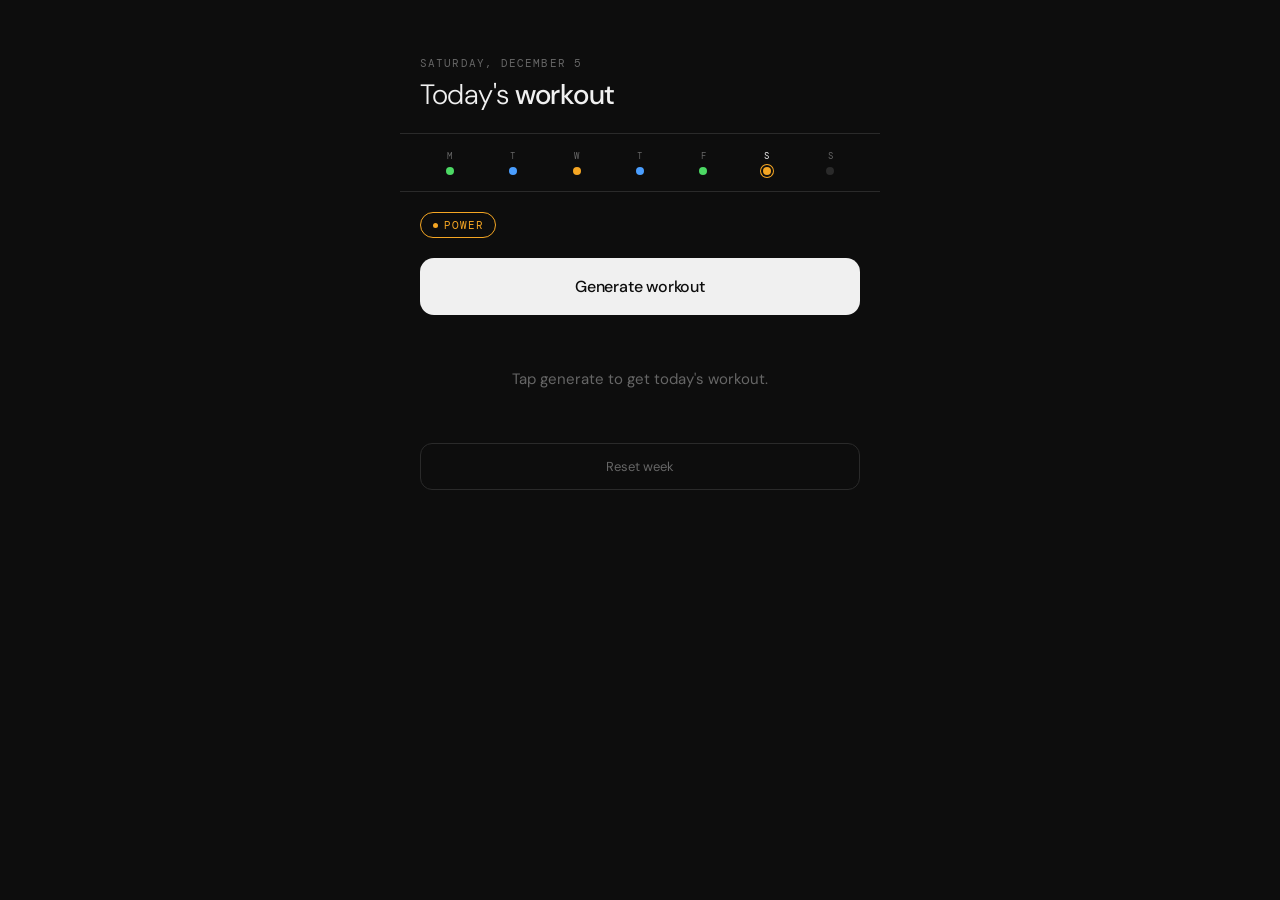
==== index.html @ 02325b62 "test" ====
<!DOCTYPE html>
<html lang="en">
<head>
<meta charset="UTF-8">
<meta name="viewport" content="width=device-width, initial-scale=1.0, maximum-scale=1.0">
<meta name="apple-mobile-web-app-capable" content="yes">
<meta name="apple-mobile-web-app-status-bar-style" content="black-translucent">
<title>Workout</title>
<link href="https://fonts.googleapis.com/css2?family=DM+Mono:wght@400;500&family=DM+Sans:wght@300;400;500&display=swap" rel="stylesheet">
<style>
  :root {
    --bg: #0d0d0d; --surface: #161616; --surface2: #1f1f1f; --border: #2a2a2a;
    --text: #f0f0f0; --muted: #666;
    --accent-strength: #4a9eff; --accent-power: #f5a623;
    --accent-cardio: #4cd964; --accent-rest: #888;
    --mono: 'DM Mono', monospace; --sans: 'DM Sans', sans-serif;
  }
  * { box-sizing: border-box; margin: 0; padding: 0; -webkit-tap-highlight-color: transparent; }
  html, body { background: var(--bg); color: var(--text); font-family: var(--sans); min-height: 100vh; }
  .app { max-width: 480px; margin: 0 auto; padding: 0 0 80px; }

  .top-bar { padding: 56px 20px 20px; border-bottom: 1px solid var(--border); }
  .top-bar .day-label { font-family: var(--mono); font-size: 11px; color: var(--muted); letter-spacing: 0.1em; text-transform: uppercase; margin-bottom: 6px; }
  .top-bar h1 { font-size: 28px; font-weight: 300; letter-spacing: -0.5px; }
  .top-bar h1 span { font-weight: 500; }

  .week-strip { display: grid; grid-template-columns: repeat(7, 1fr); gap: 4px; padding: 16px 20px; border-bottom: 1px solid var(--border); }
  .day-cell { display: flex; flex-direction: column; align-items: center; gap: 5px; }
  .day-cell .d-name { font-family: var(--mono); font-size: 9px; color: var(--muted); letter-spacing: 0.05em; }
  .day-cell .d-dot { width: 8px; height: 8px; border-radius: 50%; background: var(--border); }
  .day-cell.today .d-name { color: var(--text); }
  .day-cell.type-strength .d-dot { background: var(--accent-strength); }
  .day-cell.type-power .d-dot { background: var(--accent-power); }
  .day-cell.type-cardio .d-dot { background: var(--accent-cardio); }
  .day-cell.type-rest .d-dot { background: var(--border); }
  .day-cell.done .d-dot { opacity: 0.3; }
  .day-cell.today.type-strength .d-dot { box-shadow: 0 0 0 2px var(--bg), 0 0 0 3px var(--accent-strength); }
  .day-cell.today.type-power .d-dot { box-shadow: 0 0 0 2px var(--bg), 0 0 0 3px var(--accent-power); }
  .day-cell.today.type-cardio .d-dot { box-shadow: 0 0 0 2px var(--bg), 0 0 0 3px var(--accent-cardio); }
  .day-cell.today.type-rest .d-dot { box-shadow: 0 0 0 2px var(--bg), 0 0 0 3px var(--accent-rest); }

  .type-tag { display: inline-flex; align-items: center; gap: 6px; margin: 20px 20px 0; padding: 5px 12px; border-radius: 99px; font-family: var(--mono); font-size: 11px; letter-spacing: 0.08em; text-transform: uppercase; border: 1px solid; }
  .type-tag.strength { color: var(--accent-strength); border-color: var(--accent-strength); }
  .type-tag.power { color: var(--accent-power); border-color: var(--accent-power); }
  .type-tag.cardio { color: var(--accent-cardio); border-color: var(--accent-cardio); }
  .type-tag.rest { color: var(--accent-rest); border-color: var(--accent-rest); }
  .type-tag .dot { width: 5px; height: 5px; border-radius: 50%; background: currentColor; }

  .gen-section { padding: 20px; }
  .gen-btn { width: 100%; padding: 18px; border-radius: 14px; border: none; cursor: pointer; font-family: var(--sans); font-size: 16px; font-weight: 500; letter-spacing: -0.2px; background: var(--text); color: var(--bg); transition: transform 0.1s, opacity 0.1s; -webkit-appearance: none; }
  .gen-btn:active { transform: scale(0.97); opacity: 0.85; }
  .gen-btn.secondary { background: var(--surface2); color: var(--text); margin-top: 10px; font-weight: 400; font-size: 14px; padding: 14px; }

  .workout-section { padding: 0 20px; }
  .section-header { font-family: var(--mono); font-size: 10px; color: var(--muted); letter-spacing: 0.1em; text-transform: uppercase; margin: 24px 0 10px; }
  .exercise-row { display: flex; align-items: center; justify-content: space-between; padding: 14px 16px; background: var(--surface); border-radius: 12px; margin-bottom: 6px; border: 1px solid var(--border); animation: slideIn 0.3s ease forwards; opacity: 0; }
  @keyframes slideIn { from { opacity: 0; transform: translateY(8px); } to { opacity: 1; transform: translateY(0); } }
  .exercise-name { font-size: 15px; font-weight: 400; }
  .exercise-meta { font-family: var(--mono); font-size: 12px; color: var(--muted); text-align: right; }

  .cardio-row { display: flex; flex-direction: column; gap: 6px; padding: 14px 16px; background: var(--surface); border-radius: 12px; margin-bottom: 6px; border: 1px solid var(--border); border-left: 3px solid var(--accent-cardio); animation: slideIn 0.3s ease forwards; opacity: 0; }
  .cardio-top { display: flex; align-items: center; justify-content: space-between; }
  .cardio-name { font-size: 15px; font-weight: 400; }
  .cardio-type { font-family: var(--mono); font-size: 10px; color: var(--accent-cardio); letter-spacing: 0.08em; text-transform: uppercase; }
  .cardio-detail { font-family: var(--mono); font-size: 13px; color: var(--muted); }

  .pool-section { padding: 0 20px; }
  .pool-cat-label { font-size: 12px; color: var(--muted); margin-bottom: 6px; font-family: var(--mono); letter-spacing: 0.05em; }
  .pool-row { display: flex; flex-wrap: wrap; gap: 6px; margin-bottom: 14px; }
  .pool-pill { font-family: var(--mono); font-size: 11px; padding: 4px 10px; border-radius: 99px; border: 1px solid var(--border); color: var(--muted); }
  .pool-pill.used { opacity: 0.25; text-decoration: line-through; }
  .pool-pill.fresh { color: var(--text); border-color: #444; }

  .rest-screen { padding: 40px 20px; text-align: center; }
  .rest-screen .rest-icon { font-size: 48px; margin-bottom: 16px; }
  .rest-screen p { color: var(--muted); font-size: 15px; line-height: 1.6; }

  .divider { height: 1px; background: var(--border); margin: 24px 20px; }
  .workout-note { margin: 12px 0 0; padding: 12px 16px; background: var(--surface); border-radius: 12px; border-left: 3px solid var(--accent-power); font-size: 13px; color: var(--muted); line-height: 1.5; }

  .reset-btn { display: block; width: calc(100% - 40px); margin: 0 20px; padding: 14px; background: transparent; border: 1px solid var(--border); border-radius: 12px; color: var(--muted); font-family: var(--sans); font-size: 13px; cursor: pointer; -webkit-appearance: none; }
  .reset-btn:active { opacity: 0.6; }
  .empty-state { padding: 32px 20px; text-align: center; color: var(--muted); font-size: 15px; line-height: 1.6; }
</style>
</head>
<body>
<div class="app">
  <div class="top-bar">
    <div class="day-label" id="date-label">Loading...</div>
    <h1>Today's <span>workout</span></h1>
  </div>
  <div class="week-strip" id="week-strip"></div>
  <div id="type-tag-container"></div>
  <div class="gen-section">
    <button class="gen-btn" id="gen-btn" onclick="generateWorkout()">Generate workout</button>
    <button class="gen-btn secondary" id="regen-btn" onclick="regenWorkout()" style="display:none;">Shuffle new picks</button>
  </div>
  <div id="workout-output"></div>
  <div class="divider" id="pool-divider" style="display:none;"></div>
  <div id="pool-output"></div>
  <div style="height:20px;"></div>
  <button class="reset-btn" onclick="resetWeek()">Reset week</button>
</div>

<script>
const DAY_SHORT = ['M','T','W','T','F','S','S'];

const FULL_POOL = {
  upper:  ['Pull-ups','Push-ups','Dips','Handstand Push-ups'],
  lower:  ['Pistol Squats','Sissy Squats','Single-Leg Hip Thrusts'],
  core:   ['Plank Variations','Hollow Body Hold','L-Sit','Hanging Leg Raises','Ab Wheel Rollouts'],
  cardio: ['Run','Swim','Bike']
};

const SPRINT_OPTS = {
  Run:  [['100m','8 sets'],['400m','4 sets']],
  Swim: [['100m','8 sets'],['400m','4 sets']],
  Bike: [['100m sprint','8 sets'],['400m sprint','4 sets']]
};
const DISTANCE_OPTS = {
  Run:  ['2 miles','4 miles','6 miles'],
  Swim: ['2 miles','4 miles','6 miles'],
  Bike: ['2 miles','4 miles','6 miles']
};

function getMondayStr() {
  const d = new Date(), day = d.getDay();
  const diff = day === 0 ? -6 : 1 - day;
  const mon = new Date(d); mon.setDate(d.getDate() + diff);
  return mon.toISOString().split('T')[0];
}
function getTodayStr() { return new Date().toISOString().split('T')[0]; }
function getTodayIdx() { const d = new Date().getDay(); return d === 0 ? 6 : d - 1; }

function shuffle(arr) {
  const a = [...arr];
  for (let i = a.length-1; i > 0; i--) { const j = Math.floor(Math.random()*(i+1)); [a[i],a[j]]=[a[j],a[i]]; }
  return a;
}

// 2 strength, 2 power, 2 cardio across Mon–Sat. No back-to-back same type. Sunday always rest.
function generateSchedule() {
  const types = ['strength','strength','power','power','cardio','cardio'];
  for (let t = 0; t < 2000; t++) {
    const s = shuffle(types);
    let ok = true;
    for (let i = 1; i < s.length; i++) { if (s[i]===s[i-1]) { ok=false; break; } }
    if (ok) return [...s, 'rest'];
  }
  return ['strength','cardio','power','strength','cardio','power','rest'];
}

function freshState() {
  return { week_start: getMondayStr(), schedule: generateSchedule(), used: { upper:[], lower:[], core:[], cardio:[] }, log:{} };
}

function loadState() {
  try {
    const raw = localStorage.getItem('workout_v3');
    const s = raw ? JSON.parse(raw) : null;
    if (!s || s.week_start !== getMondayStr()) { const f=freshState(); saveState(f); return f; }
    return s;
  } catch(e) { return freshState(); }
}
function saveState(s) { try { localStorage.setItem('workout_v3', JSON.stringify(s)); } catch(e){} }

function availablePool(state) {
  const pool = {};
  for (const [cat, opts] of Object.entries(FULL_POOL)) {
    const rem = opts.filter(x => !state.used[cat].includes(x));
    pool[cat] = rem.length > 0 ? rem : [...opts];
  }
  return pool;
}

function pickArr(pool, n) { return shuffle(pool).slice(0, Math.min(n, pool.length)); }

function buildCardio(pool) {
  const modality = pickArr(pool.cardio, 1)[0];
  const isSprint = Math.random() < 0.5;
  if (isSprint) {
    const opts = SPRINT_OPTS[modality];
    const chosen = opts[Math.floor(Math.random()*opts.length)];
    return { modality, isSprint:true, detail:chosen[0], sets:chosen[1] };
  } else {
    const opts = DISTANCE_OPTS[modality];
    return { modality, isSprint:false, detail:opts[Math.floor(Math.random()*opts.length)], sets:null };
  }
}

function buildWorkout(state, dayType) {
  if (dayType === 'rest') return { type:'rest' };
  const pool = availablePool(state);

  if (dayType === 'cardio') {
    const cardio = buildCardio(pool);
    return { type:'cardio', cardio, usedCats:{ cardio:[cardio.modality] } };
  }

  let upper = pickArr(pool.upper, 2);
  let lower = pickArr(pool.lower, dayType==='strength' ? 2 : 1);

  if (lower.includes('Sissy Squats') && lower.includes('Pistol Squats')) {
    lower = lower.filter(x => x !== 'Pistol Squats');
    const alt = pool.lower.find(x => !lower.includes(x));
    if (alt) lower.push(alt);
  }

  const core = pickArr(pool.core, Math.random()<0.5 ? 3 : 4);
  return { type:dayType, upper, lower, core, usedCats:{ upper, lower, core } };
}

function applyUsed(state, workout) {
  if (!workout.usedCats) return;
  for (const [cat, items] of Object.entries(workout.usedCats)) {
    for (const item of items) { if (!state.used[cat].includes(item)) state.used[cat].push(item); }
  }
}

function renderWeekStrip(state) {
  const todayIdx = getTodayIdx();
  let html = '';
  state.schedule.forEach((type, i) => {
    const isToday = i === todayIdx;
    const isDone = Object.keys(state.log).some(k => {
      const d = new Date(k+'T12:00:00');
      return (d.getDay()===0 ? 6 : d.getDay()-1) === i;
    });
    const cls = ['day-cell',`type-${type}`,isToday?'today':'',isDone?'done':''].filter(Boolean).join(' ');
    html += `<div class="${cls}"><span class="d-name">${DAY_SHORT[i]}</span><div class="d-dot"></div></div>`;
  });
  document.getElementById('week-strip').innerHTML = html;
}

function renderTypeTag(dayType) {
  const labels = { strength:'Strength', power:'Power', cardio:'Cardio', rest:'Rest' };
  document.getElementById('type-tag-container').innerHTML =
    `<div class="type-tag ${dayType}"><div class="dot"></div>${labels[dayType]||''}</div>`;
}

function renderWorkout(workout) {
  const out = document.getElementById('workout-output');
  const poolOut = document.getElementById('pool-output');
  const poolDiv = document.getElementById('pool-divider');

  if (!workout) {
    out.innerHTML = `<div class="empty-state">Tap generate to get today's workout.</div>`;
    poolOut.innerHTML=''; poolDiv.style.display='none'; return;
  }
  if (workout.type === 'rest') {
    out.innerHTML = `<div class="rest-screen"><div class="rest-icon">◯</div><p>Rest day — Sunday.<br>Recover, hydrate, eat well.</p></div>`;
    poolOut.innerHTML=''; poolDiv.style.display='none'; return;
  }

  let html='', delay=0;
  const row = (name, meta, d) =>
    `<div class="exercise-row" style="animation-delay:${d}ms"><span class="exercise-name">${name}</span><span class="exercise-meta">${meta}</span></div>`;

  if (workout.type === 'cardio') {
    const c = workout.cardio;
    const detail = c.isSprint ? `${c.detail}  ·  ${c.sets}` : c.detail;
    html += `<div class="workout-section"><div class="section-header">Cardio</div>
      <div class="cardio-row" style="animation-delay:0ms">
        <div class="cardio-top"><span class="cardio-name">${c.modality}</span><span class="cardio-type">${c.isSprint?'Sprint':'Distance'}</span></div>
        <span class="cardio-detail">${detail}</span>
      </div></div>`;
    out.innerHTML = html;

    // Pool: cardio only
    let poolHtml = `<div class="pool-section"><div class="section-header">Weekly pool</div>`;
    const state = loadState();
    poolHtml += `<div class="pool-cat-label">cardio</div><div class="pool-row">`;
    FULL_POOL.cardio.forEach(o => {
      const used = state.used.cardio.includes(o);
      poolHtml += `<span class="pool-pill ${used?'used':'fresh'}">${o}</span>`;
    });
    poolHtml += `</div></div>`;
    poolOut.innerHTML = poolHtml;
    poolDiv.style.display = 'block';
    return;
  }

  if (workout.type === 'power') {
    html += `<div class="workout-section"><div class="section-header">Power</div>${row('Box Jumps','2 sets',delay)}</div>`;
    delay += 60;
  }

  html += `<div class="workout-section"><div class="section-header">Upper body</div>`;
  workout.upper.forEach(e => { html += row(e,'2 sets',delay); delay+=60; });
  html += `</div>`;

  html += `<div class="workout-section"><div class="section-header">Lower body</div>`;
  workout.lower.forEach(e => { html += row(e,'2 sets',delay); delay+=60; });
  html += `</div>`;

  html += `<div class="workout-section"><div class="section-header">Core</div>`;
  workout.core.forEach(e => { html += row(e,'2 sets',delay); delay+=60; });
  html += `</div>`;

  if (workout.type === 'power') {
    html += `<div style="padding:0 20px;"><div class="workout-note">Do box jumps first while fresh.</div></div>`;
  }

  out.innerHTML = html;

  // Pool tracker: upper, lower, core
  const state = loadState();
  let poolHtml = `<div class="pool-section"><div class="section-header">Weekly pool</div>`;
  ['upper','lower','core'].forEach(cat => {
    poolHtml += `<div class="pool-cat-label">${cat}</div><div class="pool-row">`;
    FULL_POOL[cat].forEach(o => {
      const used = state.used[cat].includes(o);
      poolHtml += `<span class="pool-pill ${used?'used':'fresh'}">${o}</span>`;
    });
    poolHtml += `</div>`;
  });
  poolHtml += `</div>`;
  poolOut.innerHTML = poolHtml;
  poolDiv.style.display = 'block';
}

function generateWorkout() {
  const state = loadState();
  const todayStr = getTodayStr();
  const dayType = state.schedule[getTodayIdx()];

  if (state.log[todayStr]) {
    renderWorkout(state.log[todayStr]);
    document.getElementById('gen-btn').textContent = 'Generated';
    document.getElementById('regen-btn').style.display = 'block';
    return;
  }

  const workout = buildWorkout(state, dayType);
  applyUsed(state, workout);
  state.log[todayStr] = workout;
  saveState(state);
  renderWorkout(workout);
  renderWeekStrip(state);
  document.getElementById('gen-btn').textContent = 'Generated';
  document.getElementById('regen-btn').style.display = 'block';
}

function regenWorkout() {
  const state = loadState();
  const todayStr = getTodayStr();
  const dayType = state.schedule[getTodayIdx()];
  const old = state.log[todayStr];
  if (old && old.usedCats) {
    for (const [cat, items] of Object.entries(old.usedCats)) {
      state.used[cat] = state.used[cat].filter(x => !items.includes(x));
    }
  }
  delete state.log[todayStr];
  const workout = buildWorkout(state, dayType);
  applyUsed(state, workout);
  state.log[todayStr] = workout;
  saveState(state);
  renderWorkout(workout);
  renderWeekStrip(state);
}

function resetWeek() {
  if (confirm('Reset the entire week?')) { localStorage.removeItem('workout_v3'); init(); }
}

function init() {
  const state = loadState();
  const todayStr = getTodayStr();
  const todayIdx = getTodayIdx();
  const d = new Date();
  document.getElementById('date-label').textContent =
    d.toLocaleDateString('en-US',{weekday:'long',month:'long',day:'numeric'});
  renderWeekStrip(state);
  renderTypeTag(state.schedule[todayIdx]);
  const regen = document.getElementById('regen-btn');
  if (state.log[todayStr]) {
    renderWorkout(state.log[todayStr]);
    document.getElementById('gen-btn').textContent = 'Generated';
    regen.style.display = 'block';
  } else {
    renderWorkout(null);
    regen.style.display = 'none';
  }
}

init();
</script>
</body>
</html>
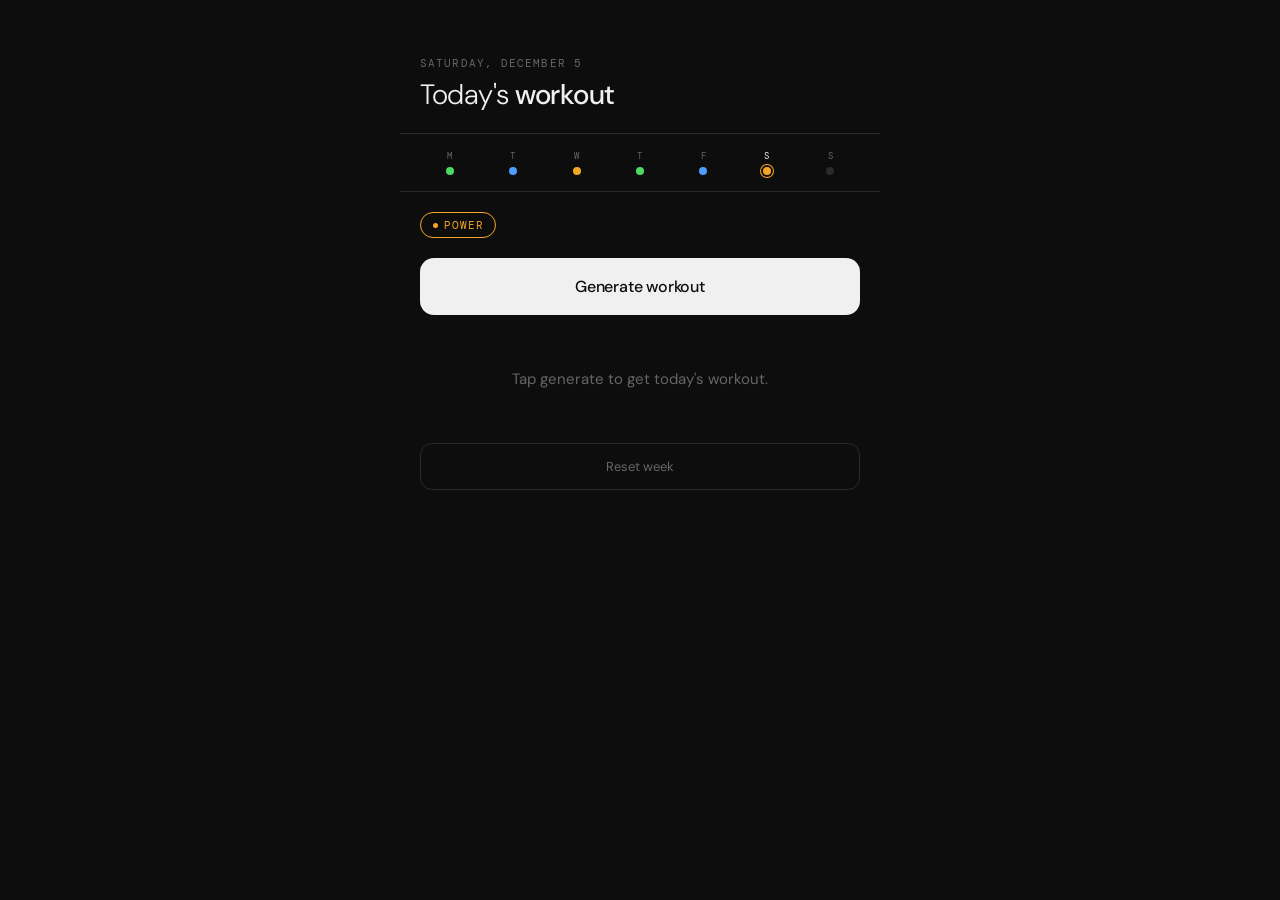
==== commit 57a3bd47: "Test2" ====
--- a/index.html
+++ b/index.html
@@ -105,23 +105,11 @@
 <script>
 const DAY_SHORT = ['M','T','W','T','F','S','S'];
 
-const FULL_POOL = {
-  upper:  ['Pull-ups','Push-ups','Dips','Handstand Push-ups'],
-  lower:  ['Pistol Squats','Sissy Squats','Single-Leg Hip Thrusts'],
-  core:   ['Plank Variations','Hollow Body Hold','L-Sit','Hanging Leg Raises','Ab Wheel Rollouts'],
-  cardio: ['Run','Swim','Bike']
-};
-
-const SPRINT_OPTS = {
-  Run:  [['100m','8 sets'],['400m','4 sets']],
-  Swim: [['100m','8 sets'],['400m','4 sets']],
-  Bike: [['100m sprint','8 sets'],['400m sprint','4 sets']]
-};
-const DISTANCE_OPTS = {
-  Run:  ['2 miles','4 miles','6 miles'],
-  Swim: ['2 miles','4 miles','6 miles'],
-  Bike: ['2 miles','4 miles','6 miles']
-};
+// Pools loaded from exercises.json at startup
+let FULL_POOL = {};
+let SPRINT_OPTS = {};
+let DISTANCE_OPTS = {};
+let CONFLICTS = [];
 
 function getMondayStr() {
   const d = new Date(), day = d.getDay();
@@ -200,10 +188,13 @@
   let upper = pickArr(pool.upper, 2);
   let lower = pickArr(pool.lower, dayType==='strength' ? 2 : 1);
 
-  if (lower.includes('Sissy Squats') && lower.includes('Pistol Squats')) {
-    lower = lower.filter(x => x !== 'Pistol Squats');
-    const alt = pool.lower.find(x => !lower.includes(x));
-    if (alt) lower.push(alt);
+  // Apply conflict rules from exercises.json
+  for (const pair of CONFLICTS) {
+    if (pair.every(x => lower.includes(x))) {
+      lower = lower.filter(x => x !== pair[1]);
+      const alt = pool.lower.find(x => !lower.includes(x));
+      if (alt) lower.push(alt);
+    }
   }
 
   const core = pickArr(pool.core, Math.random()<0.5 ? 3 : 4);
@@ -364,7 +355,19 @@
   if (confirm('Reset the entire week?')) { localStorage.removeItem('workout_v3'); init(); }
 }
 
-function init() {
+async function init() {
+  // Load exercises from JSON, fall back to empty pools if offline and uncached
+  try {
+    const res = await fetch('/Workout/exercises.json');
+    const data = await res.json();
+    FULL_POOL   = { upper: data.upper, lower: data.lower, core: data.core, cardio: data.cardio };
+    SPRINT_OPTS   = data.sprint;
+    DISTANCE_OPTS = data.distance;
+    CONFLICTS     = data.conflicts || [];
+  } catch(e) {
+    console.warn('Could not load exercises.json, using cached state only.');
+  }
+
   const state = loadState();
   const todayStr = getTodayStr();
   const todayIdx = getTodayIdx();
@@ -386,5 +389,13 @@
 
 init();
 </script>
+<script>
+if ('serviceWorker' in navigator) {
+  window.addEventListener('load', () => {
+    navigator.serviceWorker.register('/Workout/sw.js')
+      .catch(err => console.log('SW registration failed:', err));
+  });
+}
+</script>
 </body>
 </html>
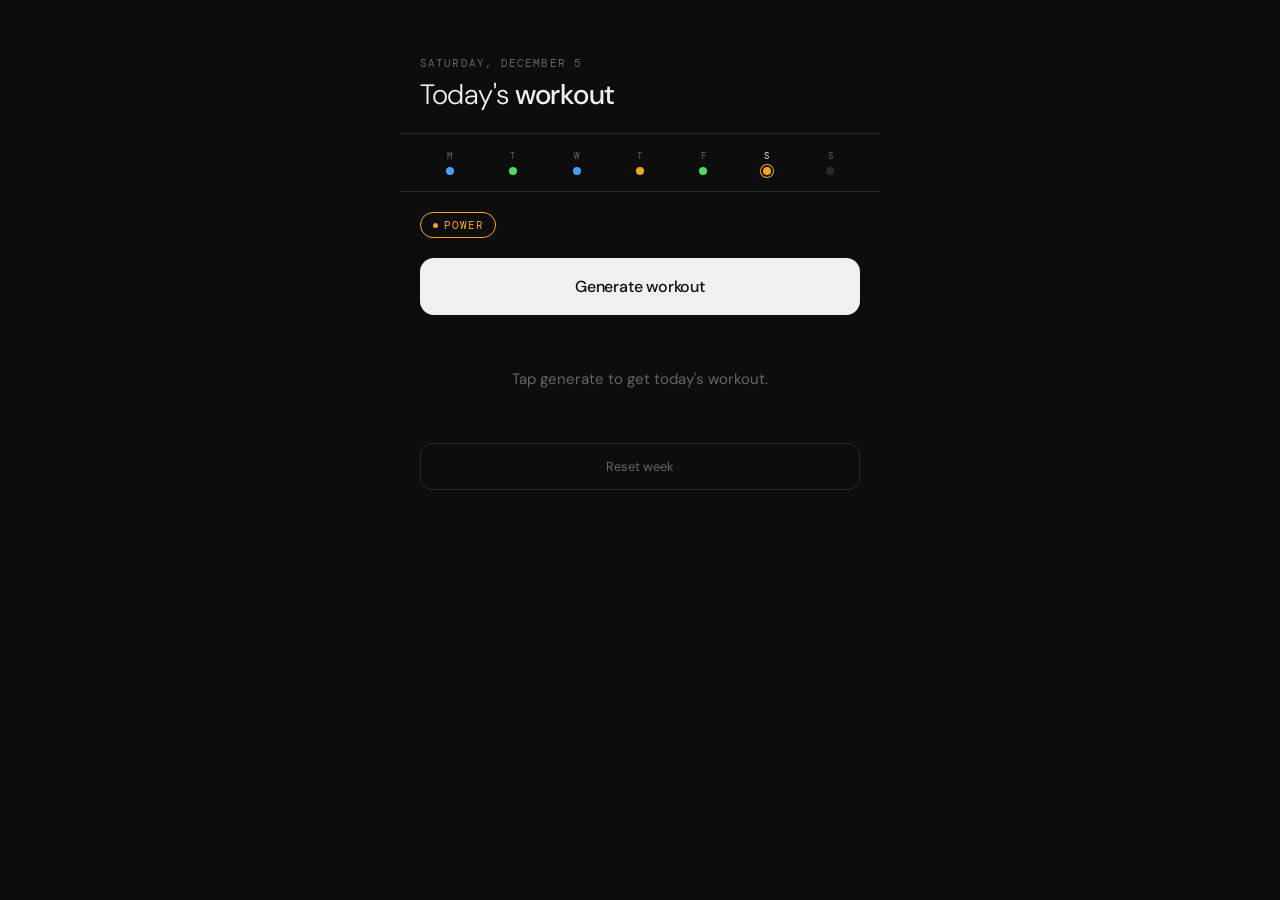
==== commit 3b5bdb1c: "v2" ====
--- a/index.html
+++ b/index.html
@@ -1,87 +1,13 @@
 <!DOCTYPE html>
 <html lang="en">
 <head>
-<meta charset="UTF-8">
-<meta name="viewport" content="width=device-width, initial-scale=1.0, maximum-scale=1.0">
-<meta name="apple-mobile-web-app-capable" content="yes">
-<meta name="apple-mobile-web-app-status-bar-style" content="black-translucent">
-<title>Workout</title>
-<link href="https://fonts.googleapis.com/css2?family=DM+Mono:wght@400;500&family=DM+Sans:wght@300;400;500&display=swap" rel="stylesheet">
-<style>
-  :root {
-    --bg: #0d0d0d; --surface: #161616; --surface2: #1f1f1f; --border: #2a2a2a;
-    --text: #f0f0f0; --muted: #666;
-    --accent-strength: #4a9eff; --accent-power: #f5a623;
-    --accent-cardio: #4cd964; --accent-rest: #888;
-    --mono: 'DM Mono', monospace; --sans: 'DM Sans', sans-serif;
-  }
-  * { box-sizing: border-box; margin: 0; padding: 0; -webkit-tap-highlight-color: transparent; }
-  html, body { background: var(--bg); color: var(--text); font-family: var(--sans); min-height: 100vh; }
-  .app { max-width: 480px; margin: 0 auto; padding: 0 0 80px; }
-
-  .top-bar { padding: 56px 20px 20px; border-bottom: 1px solid var(--border); }
-  .top-bar .day-label { font-family: var(--mono); font-size: 11px; color: var(--muted); letter-spacing: 0.1em; text-transform: uppercase; margin-bottom: 6px; }
-  .top-bar h1 { font-size: 28px; font-weight: 300; letter-spacing: -0.5px; }
-  .top-bar h1 span { font-weight: 500; }
-
-  .week-strip { display: grid; grid-template-columns: repeat(7, 1fr); gap: 4px; padding: 16px 20px; border-bottom: 1px solid var(--border); }
-  .day-cell { display: flex; flex-direction: column; align-items: center; gap: 5px; }
-  .day-cell .d-name { font-family: var(--mono); font-size: 9px; color: var(--muted); letter-spacing: 0.05em; }
-  .day-cell .d-dot { width: 8px; height: 8px; border-radius: 50%; background: var(--border); }
-  .day-cell.today .d-name { color: var(--text); }
-  .day-cell.type-strength .d-dot { background: var(--accent-strength); }
-  .day-cell.type-power .d-dot { background: var(--accent-power); }
-  .day-cell.type-cardio .d-dot { background: var(--accent-cardio); }
-  .day-cell.type-rest .d-dot { background: var(--border); }
-  .day-cell.done .d-dot { opacity: 0.3; }
-  .day-cell.today.type-strength .d-dot { box-shadow: 0 0 0 2px var(--bg), 0 0 0 3px var(--accent-strength); }
-  .day-cell.today.type-power .d-dot { box-shadow: 0 0 0 2px var(--bg), 0 0 0 3px var(--accent-power); }
-  .day-cell.today.type-cardio .d-dot { box-shadow: 0 0 0 2px var(--bg), 0 0 0 3px var(--accent-cardio); }
-  .day-cell.today.type-rest .d-dot { box-shadow: 0 0 0 2px var(--bg), 0 0 0 3px var(--accent-rest); }
-
-  .type-tag { display: inline-flex; align-items: center; gap: 6px; margin: 20px 20px 0; padding: 5px 12px; border-radius: 99px; font-family: var(--mono); font-size: 11px; letter-spacing: 0.08em; text-transform: uppercase; border: 1px solid; }
-  .type-tag.strength { color: var(--accent-strength); border-color: var(--accent-strength); }
-  .type-tag.power { color: var(--accent-power); border-color: var(--accent-power); }
-  .type-tag.cardio { color: var(--accent-cardio); border-color: var(--accent-cardio); }
-  .type-tag.rest { color: var(--accent-rest); border-color: var(--accent-rest); }
-  .type-tag .dot { width: 5px; height: 5px; border-radius: 50%; background: currentColor; }
-
-  .gen-section { padding: 20px; }
-  .gen-btn { width: 100%; padding: 18px; border-radius: 14px; border: none; cursor: pointer; font-family: var(--sans); font-size: 16px; font-weight: 500; letter-spacing: -0.2px; background: var(--text); color: var(--bg); transition: transform 0.1s, opacity 0.1s; -webkit-appearance: none; }
-  .gen-btn:active { transform: scale(0.97); opacity: 0.85; }
-  .gen-btn.secondary { background: var(--surface2); color: var(--text); margin-top: 10px; font-weight: 400; font-size: 14px; padding: 14px; }
-
-  .workout-section { padding: 0 20px; }
-  .section-header { font-family: var(--mono); font-size: 10px; color: var(--muted); letter-spacing: 0.1em; text-transform: uppercase; margin: 24px 0 10px; }
-  .exercise-row { display: flex; align-items: center; justify-content: space-between; padding: 14px 16px; background: var(--surface); border-radius: 12px; margin-bottom: 6px; border: 1px solid var(--border); animation: slideIn 0.3s ease forwards; opacity: 0; }
-  @keyframes slideIn { from { opacity: 0; transform: translateY(8px); } to { opacity: 1; transform: translateY(0); } }
-  .exercise-name { font-size: 15px; font-weight: 400; }
-  .exercise-meta { font-family: var(--mono); font-size: 12px; color: var(--muted); text-align: right; }
-
-  .cardio-row { display: flex; flex-direction: column; gap: 6px; padding: 14px 16px; background: var(--surface); border-radius: 12px; margin-bottom: 6px; border: 1px solid var(--border); border-left: 3px solid var(--accent-cardio); animation: slideIn 0.3s ease forwards; opacity: 0; }
-  .cardio-top { display: flex; align-items: center; justify-content: space-between; }
-  .cardio-name { font-size: 15px; font-weight: 400; }
-  .cardio-type { font-family: var(--mono); font-size: 10px; color: var(--accent-cardio); letter-spacing: 0.08em; text-transform: uppercase; }
-  .cardio-detail { font-family: var(--mono); font-size: 13px; color: var(--muted); }
-
-  .pool-section { padding: 0 20px; }
-  .pool-cat-label { font-size: 12px; color: var(--muted); margin-bottom: 6px; font-family: var(--mono); letter-spacing: 0.05em; }
-  .pool-row { display: flex; flex-wrap: wrap; gap: 6px; margin-bottom: 14px; }
-  .pool-pill { font-family: var(--mono); font-size: 11px; padding: 4px 10px; border-radius: 99px; border: 1px solid var(--border); color: var(--muted); }
-  .pool-pill.used { opacity: 0.25; text-decoration: line-through; }
-  .pool-pill.fresh { color: var(--text); border-color: #444; }
-
-  .rest-screen { padding: 40px 20px; text-align: center; }
-  .rest-screen .rest-icon { font-size: 48px; margin-bottom: 16px; }
-  .rest-screen p { color: var(--muted); font-size: 15px; line-height: 1.6; }
-
-  .divider { height: 1px; background: var(--border); margin: 24px 20px; }
-  .workout-note { margin: 12px 0 0; padding: 12px 16px; background: var(--surface); border-radius: 12px; border-left: 3px solid var(--accent-power); font-size: 13px; color: var(--muted); line-height: 1.5; }
-
-  .reset-btn { display: block; width: calc(100% - 40px); margin: 0 20px; padding: 14px; background: transparent; border: 1px solid var(--border); border-radius: 12px; color: var(--muted); font-family: var(--sans); font-size: 13px; cursor: pointer; -webkit-appearance: none; }
-  .reset-btn:active { opacity: 0.6; }
-  .empty-state { padding: 32px 20px; text-align: center; color: var(--muted); font-size: 15px; line-height: 1.6; }
-</style>
+  <meta charset="UTF-8">
+  <meta name="viewport" content="width=device-width, initial-scale=1.0, maximum-scale=1.0">
+  <meta name="apple-mobile-web-app-capable" content="yes">
+  <meta name="apple-mobile-web-app-status-bar-style" content="black-translucent">
+  <title>Workout</title>
+  <link href="https://fonts.googleapis.com/css2?family=DM+Mono:wght@400;500&family=DM+Sans:wght@300;400;500&display=swap" rel="stylesheet">
+  <link rel="stylesheet" href="styles.css">
 </head>
 <body>
 <div class="app">
@@ -101,301 +27,6 @@
   <div style="height:20px;"></div>
   <button class="reset-btn" onclick="resetWeek()">Reset week</button>
 </div>
-
-<script>
-const DAY_SHORT = ['M','T','W','T','F','S','S'];
-
-// Pools loaded from exercises.json at startup
-let FULL_POOL = {};
-let SPRINT_OPTS = {};
-let DISTANCE_OPTS = {};
-let CONFLICTS = [];
-
-function getMondayStr() {
-  const d = new Date(), day = d.getDay();
-  const diff = day === 0 ? -6 : 1 - day;
-  const mon = new Date(d); mon.setDate(d.getDate() + diff);
-  return mon.toISOString().split('T')[0];
-}
-function getTodayStr() { return new Date().toISOString().split('T')[0]; }
-function getTodayIdx() { const d = new Date().getDay(); return d === 0 ? 6 : d - 1; }
-
-function shuffle(arr) {
-  const a = [...arr];
-  for (let i = a.length-1; i > 0; i--) { const j = Math.floor(Math.random()*(i+1)); [a[i],a[j]]=[a[j],a[i]]; }
-  return a;
-}
-
-// 2 strength, 2 power, 2 cardio across Mon–Sat. No back-to-back same type. Sunday always rest.
-function generateSchedule() {
-  const types = ['strength','strength','power','power','cardio','cardio'];
-  for (let t = 0; t < 2000; t++) {
-    const s = shuffle(types);
-    let ok = true;
-    for (let i = 1; i < s.length; i++) { if (s[i]===s[i-1]) { ok=false; break; } }
-    if (ok) return [...s, 'rest'];
-  }
-  return ['strength','cardio','power','strength','cardio','power','rest'];
-}
-
-function freshState() {
-  return { week_start: getMondayStr(), schedule: generateSchedule(), used: { upper:[], lower:[], core:[], cardio:[] }, log:{} };
-}
-
-function loadState() {
-  try {
-    const raw = localStorage.getItem('workout_v3');
-    const s = raw ? JSON.parse(raw) : null;
-    if (!s || s.week_start !== getMondayStr()) { const f=freshState(); saveState(f); return f; }
-    return s;
-  } catch(e) { return freshState(); }
-}
-function saveState(s) { try { localStorage.setItem('workout_v3', JSON.stringify(s)); } catch(e){} }
-
-function availablePool(state) {
-  const pool = {};
-  for (const [cat, opts] of Object.entries(FULL_POOL)) {
-    const rem = opts.filter(x => !state.used[cat].includes(x));
-    pool[cat] = rem.length > 0 ? rem : [...opts];
-  }
-  return pool;
-}
-
-function pickArr(pool, n) { return shuffle(pool).slice(0, Math.min(n, pool.length)); }
-
-function buildCardio(pool) {
-  const modality = pickArr(pool.cardio, 1)[0];
-  const isSprint = Math.random() < 0.5;
-  if (isSprint) {
-    const opts = SPRINT_OPTS[modality];
-    const chosen = opts[Math.floor(Math.random()*opts.length)];
-    return { modality, isSprint:true, detail:chosen[0], sets:chosen[1] };
-  } else {
-    const opts = DISTANCE_OPTS[modality];
-    return { modality, isSprint:false, detail:opts[Math.floor(Math.random()*opts.length)], sets:null };
-  }
-}
-
-function buildWorkout(state, dayType) {
-  if (dayType === 'rest') return { type:'rest' };
-  const pool = availablePool(state);
-
-  if (dayType === 'cardio') {
-    const cardio = buildCardio(pool);
-    return { type:'cardio', cardio, usedCats:{ cardio:[cardio.modality] } };
-  }
-
-  let upper = pickArr(pool.upper, 2);
-  let lower = pickArr(pool.lower, dayType==='strength' ? 2 : 1);
-
-  // Apply conflict rules from exercises.json
-  for (const pair of CONFLICTS) {
-    if (pair.every(x => lower.includes(x))) {
-      lower = lower.filter(x => x !== pair[1]);
-      const alt = pool.lower.find(x => !lower.includes(x));
-      if (alt) lower.push(alt);
-    }
-  }
-
-  const core = pickArr(pool.core, Math.random()<0.5 ? 3 : 4);
-  return { type:dayType, upper, lower, core, usedCats:{ upper, lower, core } };
-}
-
-function applyUsed(state, workout) {
-  if (!workout.usedCats) return;
-  for (const [cat, items] of Object.entries(workout.usedCats)) {
-    for (const item of items) { if (!state.used[cat].includes(item)) state.used[cat].push(item); }
-  }
-}
-
-function renderWeekStrip(state) {
-  const todayIdx = getTodayIdx();
-  let html = '';
-  state.schedule.forEach((type, i) => {
-    const isToday = i === todayIdx;
-    const isDone = Object.keys(state.log).some(k => {
-      const d = new Date(k+'T12:00:00');
-      return (d.getDay()===0 ? 6 : d.getDay()-1) === i;
-    });
-    const cls = ['day-cell',`type-${type}`,isToday?'today':'',isDone?'done':''].filter(Boolean).join(' ');
-    html += `<div class="${cls}"><span class="d-name">${DAY_SHORT[i]}</span><div class="d-dot"></div></div>`;
-  });
-  document.getElementById('week-strip').innerHTML = html;
-}
-
-function renderTypeTag(dayType) {
-  const labels = { strength:'Strength', power:'Power', cardio:'Cardio', rest:'Rest' };
-  document.getElementById('type-tag-container').innerHTML =
-    `<div class="type-tag ${dayType}"><div class="dot"></div>${labels[dayType]||''}</div>`;
-}
-
-function renderWorkout(workout) {
-  const out = document.getElementById('workout-output');
-  const poolOut = document.getElementById('pool-output');
-  const poolDiv = document.getElementById('pool-divider');
-
-  if (!workout) {
-    out.innerHTML = `<div class="empty-state">Tap generate to get today's workout.</div>`;
-    poolOut.innerHTML=''; poolDiv.style.display='none'; return;
-  }
-  if (workout.type === 'rest') {
-    out.innerHTML = `<div class="rest-screen"><div class="rest-icon">◯</div><p>Rest day — Sunday.<br>Recover, hydrate, eat well.</p></div>`;
-    poolOut.innerHTML=''; poolDiv.style.display='none'; return;
-  }
-
-  let html='', delay=0;
-  const row = (name, meta, d) =>
-    `<div class="exercise-row" style="animation-delay:${d}ms"><span class="exercise-name">${name}</span><span class="exercise-meta">${meta}</span></div>`;
-
-  if (workout.type === 'cardio') {
-    const c = workout.cardio;
-    const detail = c.isSprint ? `${c.detail}  ·  ${c.sets}` : c.detail;
-    html += `<div class="workout-section"><div class="section-header">Cardio</div>
-      <div class="cardio-row" style="animation-delay:0ms">
-        <div class="cardio-top"><span class="cardio-name">${c.modality}</span><span class="cardio-type">${c.isSprint?'Sprint':'Distance'}</span></div>
-        <span class="cardio-detail">${detail}</span>
-      </div></div>`;
-    out.innerHTML = html;
-
-    // Pool: cardio only
-    let poolHtml = `<div class="pool-section"><div class="section-header">Weekly pool</div>`;
-    const state = loadState();
-    poolHtml += `<div class="pool-cat-label">cardio</div><div class="pool-row">`;
-    FULL_POOL.cardio.forEach(o => {
-      const used = state.used.cardio.includes(o);
-      poolHtml += `<span class="pool-pill ${used?'used':'fresh'}">${o}</span>`;
-    });
-    poolHtml += `</div></div>`;
-    poolOut.innerHTML = poolHtml;
-    poolDiv.style.display = 'block';
-    return;
-  }
-
-  if (workout.type === 'power') {
-    html += `<div class="workout-section"><div class="section-header">Power</div>${row('Box Jumps','2 sets',delay)}</div>`;
-    delay += 60;
-  }
-
-  html += `<div class="workout-section"><div class="section-header">Upper body</div>`;
-  workout.upper.forEach(e => { html += row(e,'2 sets',delay); delay+=60; });
-  html += `</div>`;
-
-  html += `<div class="workout-section"><div class="section-header">Lower body</div>`;
-  workout.lower.forEach(e => { html += row(e,'2 sets',delay); delay+=60; });
-  html += `</div>`;
-
-  html += `<div class="workout-section"><div class="section-header">Core</div>`;
-  workout.core.forEach(e => { html += row(e,'2 sets',delay); delay+=60; });
-  html += `</div>`;
-
-  if (workout.type === 'power') {
-    html += `<div style="padding:0 20px;"><div class="workout-note">Do box jumps first while fresh.</div></div>`;
-  }
-
-  out.innerHTML = html;
-
-  // Pool tracker: upper, lower, core
-  const state = loadState();
-  let poolHtml = `<div class="pool-section"><div class="section-header">Weekly pool</div>`;
-  ['upper','lower','core'].forEach(cat => {
-    poolHtml += `<div class="pool-cat-label">${cat}</div><div class="pool-row">`;
-    FULL_POOL[cat].forEach(o => {
-      const used = state.used[cat].includes(o);
-      poolHtml += `<span class="pool-pill ${used?'used':'fresh'}">${o}</span>`;
-    });
-    poolHtml += `</div>`;
-  });
-  poolHtml += `</div>`;
-  poolOut.innerHTML = poolHtml;
-  poolDiv.style.display = 'block';
-}
-
-function generateWorkout() {
-  const state = loadState();
-  const todayStr = getTodayStr();
-  const dayType = state.schedule[getTodayIdx()];
-
-  if (state.log[todayStr]) {
-    renderWorkout(state.log[todayStr]);
-    document.getElementById('gen-btn').textContent = 'Generated';
-    document.getElementById('regen-btn').style.display = 'block';
-    return;
-  }
-
-  const workout = buildWorkout(state, dayType);
-  applyUsed(state, workout);
-  state.log[todayStr] = workout;
-  saveState(state);
-  renderWorkout(workout);
-  renderWeekStrip(state);
-  document.getElementById('gen-btn').textContent = 'Generated';
-  document.getElementById('regen-btn').style.display = 'block';
-}
-
-function regenWorkout() {
-  const state = loadState();
-  const todayStr = getTodayStr();
-  const dayType = state.schedule[getTodayIdx()];
-  const old = state.log[todayStr];
-  if (old && old.usedCats) {
-    for (const [cat, items] of Object.entries(old.usedCats)) {
-      state.used[cat] = state.used[cat].filter(x => !items.includes(x));
-    }
-  }
-  delete state.log[todayStr];
-  const workout = buildWorkout(state, dayType);
-  applyUsed(state, workout);
-  state.log[todayStr] = workout;
-  saveState(state);
-  renderWorkout(workout);
-  renderWeekStrip(state);
-}
-
-function resetWeek() {
-  if (confirm('Reset the entire week?')) { localStorage.removeItem('workout_v3'); init(); }
-}
-
-async function init() {
-  // Load exercises from JSON, fall back to empty pools if offline and uncached
-  try {
-    const res = await fetch('/Workout/exercises.json');
-    const data = await res.json();
-    FULL_POOL   = { upper: data.upper, lower: data.lower, core: data.core, cardio: data.cardio };
-    SPRINT_OPTS   = data.sprint;
-    DISTANCE_OPTS = data.distance;
-    CONFLICTS     = data.conflicts || [];
-  } catch(e) {
-    console.warn('Could not load exercises.json, using cached state only.');
-  }
-
-  const state = loadState();
-  const todayStr = getTodayStr();
-  const todayIdx = getTodayIdx();
-  const d = new Date();
-  document.getElementById('date-label').textContent =
-    d.toLocaleDateString('en-US',{weekday:'long',month:'long',day:'numeric'});
-  renderWeekStrip(state);
-  renderTypeTag(state.schedule[todayIdx]);
-  const regen = document.getElementById('regen-btn');
-  if (state.log[todayStr]) {
-    renderWorkout(state.log[todayStr]);
-    document.getElementById('gen-btn').textContent = 'Generated';
-    regen.style.display = 'block';
-  } else {
-    renderWorkout(null);
-    regen.style.display = 'none';
-  }
-}
-
-init();
-</script>
-<script>
-if ('serviceWorker' in navigator) {
-  window.addEventListener('load', () => {
-    navigator.serviceWorker.register('/Workout/sw.js')
-      .catch(err => console.log('SW registration failed:', err));
-  });
-}
-</script>
+<script src="app.js"></script>
 </body>
 </html>
--- a/styles.css
+++ b/styles.css
@@ -0,0 +1,73 @@
+:root {
+  --bg: #0d0d0d; --surface: #161616; --surface2: #1f1f1f; --border: #2a2a2a;
+  --text: #f0f0f0; --muted: #666;
+  --accent-strength: #4a9eff; --accent-power: #f5a623;
+  --accent-cardio: #4cd964; --accent-rest: #888;
+  --mono: 'DM Mono', monospace; --sans: 'DM Sans', sans-serif;
+}
+* { box-sizing: border-box; margin: 0; padding: 0; -webkit-tap-highlight-color: transparent; }
+html, body { background: var(--bg); color: var(--text); font-family: var(--sans); min-height: 100vh; }
+.app { max-width: 480px; margin: 0 auto; padding: 0 0 80px; }
+
+.top-bar { padding: 56px 20px 20px; border-bottom: 1px solid var(--border); }
+.top-bar .day-label { font-family: var(--mono); font-size: 11px; color: var(--muted); letter-spacing: 0.1em; text-transform: uppercase; margin-bottom: 6px; }
+.top-bar h1 { font-size: 28px; font-weight: 300; letter-spacing: -0.5px; }
+.top-bar h1 span { font-weight: 500; }
+
+.week-strip { display: grid; grid-template-columns: repeat(7, 1fr); gap: 4px; padding: 16px 20px; border-bottom: 1px solid var(--border); }
+.day-cell { display: flex; flex-direction: column; align-items: center; gap: 5px; }
+.day-cell .d-name { font-family: var(--mono); font-size: 9px; color: var(--muted); letter-spacing: 0.05em; }
+.day-cell .d-dot { width: 8px; height: 8px; border-radius: 50%; background: var(--border); }
+.day-cell.today .d-name { color: var(--text); }
+.day-cell.type-strength .d-dot { background: var(--accent-strength); }
+.day-cell.type-power .d-dot { background: var(--accent-power); }
+.day-cell.type-cardio .d-dot { background: var(--accent-cardio); }
+.day-cell.type-rest .d-dot { background: var(--border); }
+.day-cell.done .d-dot { opacity: 0.3; }
+.day-cell.today.type-strength .d-dot { box-shadow: 0 0 0 2px var(--bg), 0 0 0 3px var(--accent-strength); }
+.day-cell.today.type-power .d-dot { box-shadow: 0 0 0 2px var(--bg), 0 0 0 3px var(--accent-power); }
+.day-cell.today.type-cardio .d-dot { box-shadow: 0 0 0 2px var(--bg), 0 0 0 3px var(--accent-cardio); }
+.day-cell.today.type-rest .d-dot { box-shadow: 0 0 0 2px var(--bg), 0 0 0 3px var(--accent-rest); }
+
+.type-tag { display: inline-flex; align-items: center; gap: 6px; margin: 20px 20px 0; padding: 5px 12px; border-radius: 99px; font-family: var(--mono); font-size: 11px; letter-spacing: 0.08em; text-transform: uppercase; border: 1px solid; }
+.type-tag.strength { color: var(--accent-strength); border-color: var(--accent-strength); }
+.type-tag.power { color: var(--accent-power); border-color: var(--accent-power); }
+.type-tag.cardio { color: var(--accent-cardio); border-color: var(--accent-cardio); }
+.type-tag.rest { color: var(--accent-rest); border-color: var(--accent-rest); }
+.type-tag .dot { width: 5px; height: 5px; border-radius: 50%; background: currentColor; }
+
+.gen-section { padding: 20px; }
+.gen-btn { width: 100%; padding: 18px; border-radius: 14px; border: none; cursor: pointer; font-family: var(--sans); font-size: 16px; font-weight: 500; letter-spacing: -0.2px; background: var(--text); color: var(--bg); transition: transform 0.1s, opacity 0.1s; -webkit-appearance: none; }
+.gen-btn:active { transform: scale(0.97); opacity: 0.85; }
+.gen-btn.secondary { background: var(--surface2); color: var(--text); margin-top: 10px; font-weight: 400; font-size: 14px; padding: 14px; }
+
+.workout-section { padding: 0 20px; }
+.section-header { font-family: var(--mono); font-size: 10px; color: var(--muted); letter-spacing: 0.1em; text-transform: uppercase; margin: 24px 0 10px; }
+.exercise-row { display: flex; align-items: center; justify-content: space-between; padding: 14px 16px; background: var(--surface); border-radius: 12px; margin-bottom: 6px; border: 1px solid var(--border); animation: slideIn 0.3s ease forwards; opacity: 0; }
+@keyframes slideIn { from { opacity: 0; transform: translateY(8px); } to { opacity: 1; transform: translateY(0); } }
+.exercise-name { font-size: 15px; font-weight: 400; }
+.exercise-meta { font-family: var(--mono); font-size: 12px; color: var(--muted); text-align: right; }
+
+.cardio-row { display: flex; flex-direction: column; gap: 6px; padding: 14px 16px; background: var(--surface); border-radius: 12px; margin-bottom: 6px; border: 1px solid var(--border); border-left: 3px solid var(--accent-cardio); animation: slideIn 0.3s ease forwards; opacity: 0; }
+.cardio-top { display: flex; align-items: center; justify-content: space-between; }
+.cardio-name { font-size: 15px; font-weight: 400; }
+.cardio-type { font-family: var(--mono); font-size: 10px; color: var(--accent-cardio); letter-spacing: 0.08em; text-transform: uppercase; }
+.cardio-detail { font-family: var(--mono); font-size: 13px; color: var(--muted); }
+
+.pool-section { padding: 0 20px; }
+.pool-cat-label { font-size: 12px; color: var(--muted); margin-bottom: 6px; font-family: var(--mono); letter-spacing: 0.05em; }
+.pool-row { display: flex; flex-wrap: wrap; gap: 6px; margin-bottom: 14px; }
+.pool-pill { font-family: var(--mono); font-size: 11px; padding: 4px 10px; border-radius: 99px; border: 1px solid var(--border); color: var(--muted); }
+.pool-pill.used { opacity: 0.25; text-decoration: line-through; }
+.pool-pill.fresh { color: var(--text); border-color: #444; }
+
+.rest-screen { padding: 40px 20px; text-align: center; }
+.rest-screen .rest-icon { font-size: 48px; margin-bottom: 16px; }
+.rest-screen p { color: var(--muted); font-size: 15px; line-height: 1.6; }
+
+.divider { height: 1px; background: var(--border); margin: 24px 20px; }
+.workout-note { margin: 12px 0 0; padding: 12px 16px; background: var(--surface); border-radius: 12px; border-left: 3px solid var(--accent-power); font-size: 13px; color: var(--muted); line-height: 1.5; }
+
+.reset-btn { display: block; width: calc(100% - 40px); margin: 0 20px; padding: 14px; background: transparent; border: 1px solid var(--border); border-radius: 12px; color: var(--muted); font-family: var(--sans); font-size: 13px; cursor: pointer; -webkit-appearance: none; }
+.reset-btn:active { opacity: 0.6; }
+.empty-state { padding: 32px 20px; text-align: center; color: var(--muted); font-size: 15px; line-height: 1.6; }
